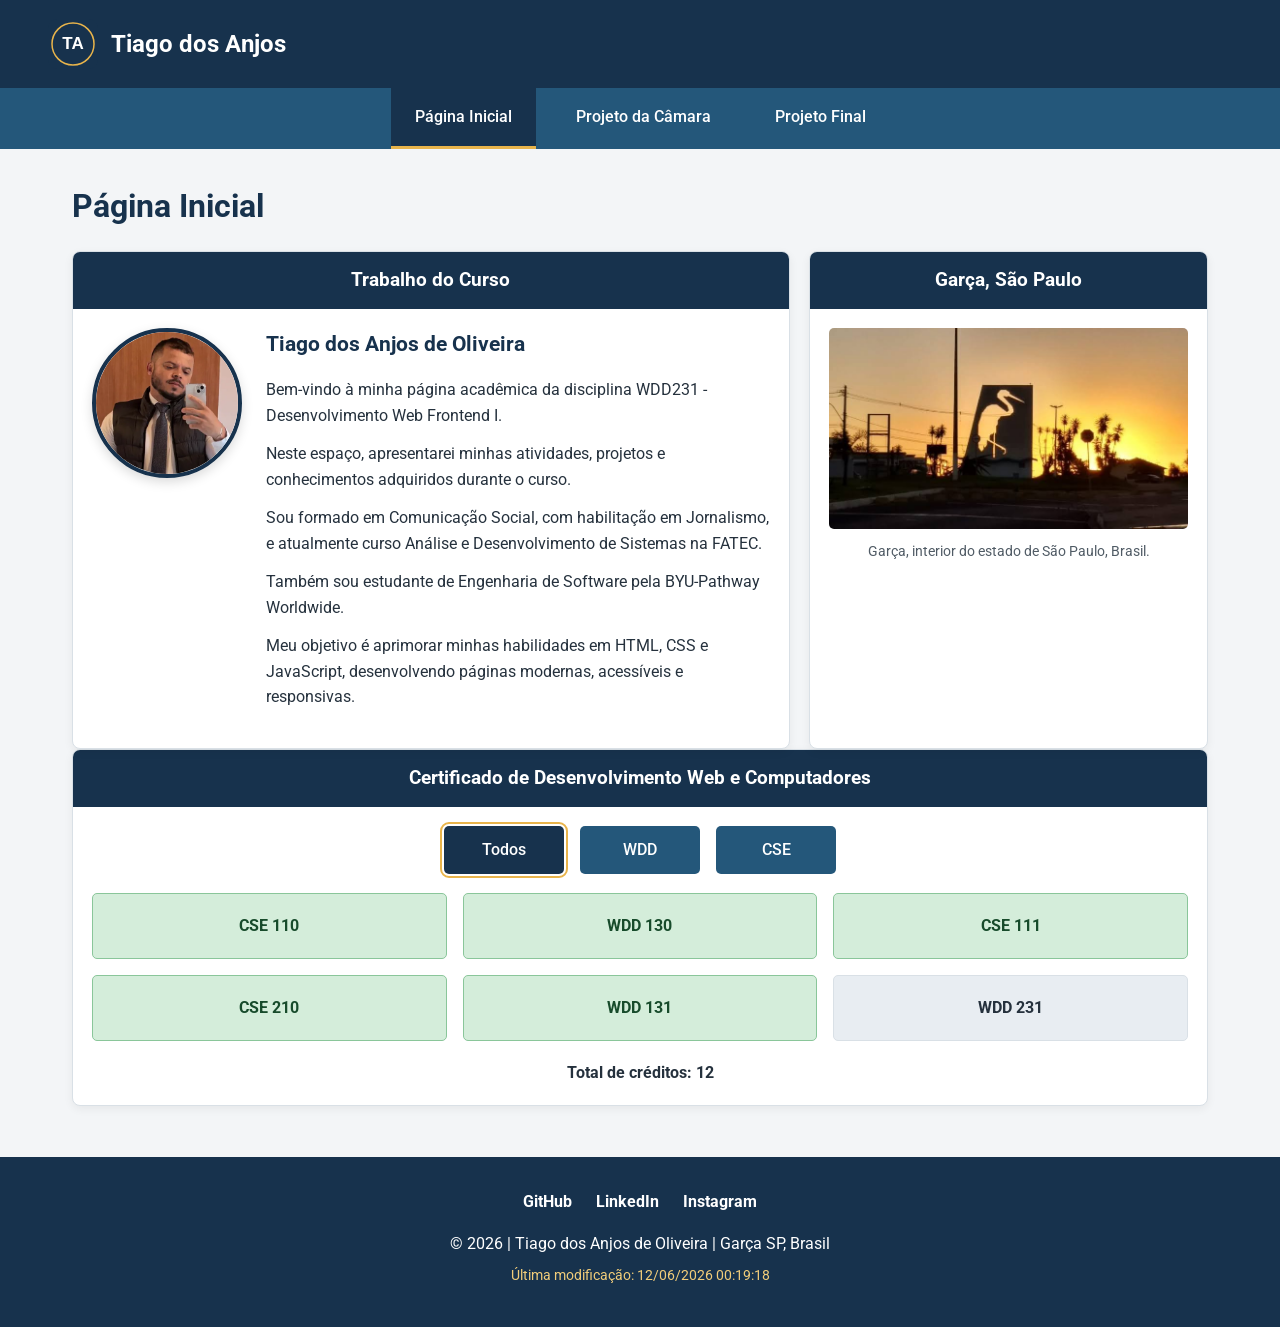
==== index.html @ 5138b035 "atualização" ====
<!DOCTYPE html>
<html lang="pt-BR">

<head>
    <meta charset="UTF-8">
    <meta name="viewport" content="width=device-width, initial-scale=1.0">
    <meta name="description" content="Página inicial de Tiago dos Anjos de Oliveira, estudante de Desenvolvimento de Software na BYU-Pathway Worldwide. Projetos e atividades da disciplina WDD231.">
    <meta name="author" content="Tiago dos Anjos de Oliveira">
    <title>Tiago dos Anjos | WDD231</title>

    <!-- Google Fonts -->
    <link rel="preconnect" href="https://fonts.googleapis.com">
    <link rel="preconnect" href="https://fonts.gstatic.com" crossorigin>
    <link href="https://fonts.googleapis.com/css2?family=Roboto:wght@400;500;700&display=swap" rel="stylesheet">

    <!-- CSS -->
    <link rel="stylesheet" href="estilos/telas_pequenas.css">
    <link rel="stylesheet" href="estilos/telas_grandes.css">

    <!-- JavaScript -->
    <script src="scripts/navegacao.js" defer></script>
    <script src="scripts/data.js" defer></script>
    <script src="scripts/curso.js" defer></script>
</head>

<body>

    <!-- CABEÇALHO -->
    <header class="cabecalho">

        <div class="identidade">

            <img
                src="imagens/logo.svg"
                alt="Logotipo pessoal de Tiago dos Anjos"
                width="50"
                height="50">

            <span>Tiago dos Anjos</span>

        </div>

        <button
            id="menu"
            class="menu-hamburguer"
            type="button"
            aria-label="Abrir menu de navegação"
            aria-expanded="false"
            aria-controls="navegacao">
            ☰
        </button>

    </header>

    <!-- NAVEGAÇÃO -->
    <nav
        id="navegacao"
        class="navegacao"
        aria-label="Navegação principal">

        <a
            href="index.html"
            class="ativo"
            aria-current="page">
            Página Inicial
        </a>

        <a href="chamber/index.html">
            Projeto da Câmara
        </a>

        <a href="projeto/index.html">
            Projeto Final
        </a>

    </nav>

    <!-- CONTEÚDO PRINCIPAL -->
    <main>

        <h1>Página Inicial</h1>

        <div class="conteudo-principal">

            <!-- SEÇÃO 1 -->
            <section class="cartao atividades">

                <h2>Trabalho do Curso</h2>

                <div class="conteudo-cartao">

                    <div class="apresentacao-pessoal">

                        <!-- FOTO PESSOAL -->
                        <img
                            src="imagens/foto_perfil.webp"
                            alt="Fotografia de Tiago dos Anjos de Oliveira"
                            class="foto-perfil"
                            width="180"
                            height="180">

                        <!-- APRESENTAÇÃO -->
                        <div class="texto-apresentacao">

                            <h3>Tiago dos Anjos de Oliveira</h3>

                            <p>
                                Bem-vindo à minha página acadêmica
                                da disciplina WDD231 - Desenvolvimento Web Frontend I.
                            </p>

                            <p>
                                Neste espaço, apresentarei minhas
                                atividades, projetos e conhecimentos
                                adquiridos durante o curso.
                            </p>

                            <p>
                                Sou formado em Comunicação Social,
                                com habilitação em Jornalismo, e
                                atualmente curso Análise e
                                Desenvolvimento de Sistemas na FATEC.
                            </p>

                            <p>
                                Também sou estudante de Engenharia
                                de Software pela BYU-Pathway Worldwide.
                            </p>

                            <p>
                                Meu objetivo é aprimorar minhas
                                habilidades em HTML, CSS e JavaScript,
                                desenvolvendo páginas modernas,
                                acessíveis e responsivas.
                            </p>

                        </div>

                    </div>

                </div>

            </section>

            <!-- SEÇÃO 2 -->
            <section class="cartao cidade">

                <h2>Garça, São Paulo</h2>

                <div class="conteudo-cartao">

                    <figure>

                        <img
                            src="imagens/garça-monumento.jpg"
                            alt="Vista da cidade de Garça, no interior de São Paulo"
                            width="400"
                            height="250"
                            loading="lazy">

                        <figcaption>
                            Garça, interior do estado de São Paulo, Brasil.
                        </figcaption>

                    </figure>

                </div>

            </section>

        </div>

        <!-- SEÇÃO 3 -->
        <section class="cartao certificado">

            <h2>
                Certificado de Desenvolvimento Web e Computadores
            </h2>

            <!-- FILTROS -->
            <div class="filtros">

                <button
                    type="button"
                    id="todos"
                    aria-pressed="true">
                    Todos
                </button>

                <button
                    type="button"
                    id="wdd"
                    aria-pressed="false">
                    WDD
                </button>

                <button
                    type="button"
                    id="cse"
                    aria-pressed="false">
                    CSE
                </button>

            </div>

            <!-- CURSOS GERADOS PELO JAVASCRIPT -->
            <div
                id="lista-cursos"
                class="lista-cursos">
            </div>

            <!-- TOTAL DE CRÉDITOS -->
            <p
                id="total-creditos"
                aria-live="polite">
            </p>

        </section>

    </main>

    <!-- RODAPÉ -->
    <footer>

        <div class="redes-sociais">

            <a
                href="https://github.com/anjostiago31"
                target="_blank"
                rel="noopener noreferrer"
                aria-label="GitHub de Tiago dos Anjos">
                GitHub
            </a>

            <a
                href="https://www.linkedin.com/"
                target="_blank"
                rel="noopener noreferrer"
                aria-label="LinkedIn">
                LinkedIn
            </a>

            <a
                href="https://www.instagram.com/anjostiago_five/"
                target="_blank"
                rel="noopener noreferrer"
                aria-label="Instagram">
                Instagram
            </a>

        </div>

        <p>
            &copy; <span id="anoAtual"></span>
            | Tiago dos Anjos de Oliveira | Garça SP, Brasil
        </p>

        <p id="ultimaModificacao"></p>

    </footer>

</body>
</html>
---- estilos/telas_pequenas.css ----
/* ==========================================
   WDD231 - PÁGINA INICIAL
   Autor: Tiago dos Anjos
   Estilos para dispositivos móveis
========================================== */

/* CORES E CONFIGURAÇÕES */

:root {
    --primaria: #17324d;
    --secundaria: #24577a;
    --destaque: #e8b44b;
    --fundo: #f3f5f7;
    --branco: #ffffff;
    --texto: #25313d;
    --borda: #d9e0e6;
}

* {
    box-sizing: border-box;
}

body {
    margin: 0;
    font-family: "Roboto", sans-serif;
    background: var(--fundo);
    color: var(--texto);
    line-height: 1.6;
}

img {
    max-width: 100%;
    height: auto;
}

/* CABEÇALHO */

.cabecalho {
    display: flex;
    align-items: center;
    justify-content: space-between;
    gap: 1rem;
    padding: 1rem;
    background: var(--primaria);
    color: var(--branco);
}

.identidade {
    display: flex;
    align-items: center;
    gap: 0.8rem;
}

.identidade img {
    width: 50px;
    height: 50px;
}

.identidade span {
    font-size: 1.2rem;
    font-weight: 700;
}

.menu-hamburguer {
    background: transparent;
    border: 1px solid var(--branco);
    border-radius: 5px;
    color: var(--branco);
    font-size: 1.6rem;
    padding: 0.2rem 0.7rem;
    cursor: pointer;
}

/* NAVEGAÇÃO */

.navegacao {
    display: none;
    background: var(--secundaria);
}

.navegacao.aberto {
    display: flex;
    flex-direction: column;
}

.navegacao a {
    display: block;
    padding: 0.9rem;
    color: var(--branco);
    text-align: center;
    text-decoration: none;
    font-weight: 500;
}

.navegacao a:hover,
.navegacao a:focus-visible {
    background: var(--primaria);
    color: var(--destaque);
}

.navegacao .ativo {
    background: var(--primaria);
    border-bottom: 3px solid var(--destaque);
}

/* CONTEÚDO PRINCIPAL */

main {
    width: 100%;
    max-width: 1200px;
    margin: 0 auto;
    padding: 1rem;
}

h1 {
    margin: 0 0 1.2rem;
    font-size: 1.8rem;
    color: var(--primaria);
}

.conteudo-principal {
    display: grid;
    grid-template-columns: 1fr;
    gap: 1.2rem;
}

/* CARTÕES */

.cartao {
    margin-bottom: 1.2rem;
    background: var(--branco);
    border: 1px solid var(--borda);
    border-radius: 8px;
    overflow: hidden;
    box-shadow: 0 3px 10px rgb(0 0 0 / 6%);
}

.cartao h2 {
    margin: 0;
    padding: 0.8rem 1rem;
    background: var(--primaria);
    color: var(--branco);
    font-size: 1.2rem;
    text-align: center;
}

.conteudo-cartao {
    padding: 1.2rem;
}

.conteudo-cartao p {
    margin: 0 0 1rem;
}

.conteudo-cartao p:last-child {
    margin-bottom: 0;
}

/* IMAGEM DA CIDADE */

.cidade figure {
    margin: 0;
    text-align: center;
}

.cidade img {
    display: block;
    width: 100%;
    height: auto;
    border-radius: 5px;
}

.cidade figcaption {
    margin-top: 0.7rem;
    font-size: 0.9rem;
    color: #505b65;
}

/* CERTIFICADO */

.certificado {
    padding-bottom: 1.2rem;
}

.filtros {
    display: flex;
    justify-content: center;
    flex-wrap: wrap;
    gap: 0.7rem;
    padding: 1.2rem;
}

.filtros button {
    min-width: 80px;
    padding: 0.7rem 1rem;
    border: 0;
    border-radius: 5px;
    background: var(--secundaria);
    color: var(--branco);
    font: inherit;
    font-weight: 500;
    cursor: pointer;
}

.filtros button:hover,
.filtros button:focus-visible {
    background: var(--primaria);
}

.filtros button.selecionado {
    background: var(--primaria);
    outline: 2px solid var(--destaque);
    outline-offset: 2px;
}

/* LISTA DE CURSOS */

.lista-cursos {
    display: grid;
    grid-template-columns: 1fr;
    gap: 0.8rem;
    padding: 0 1.2rem;
}

.curso {
    padding: 0.9rem;
    border: 1px solid var(--borda);
    border-radius: 5px;
    background: #e8edf2;
    text-align: center;
    font-weight: 700;
}

.curso.concluido {
    background: #d4edda;
    border-color: #8ac69a;
    color: #174b2b;
}

#total-creditos {
    margin: 1.2rem 1rem 0;
    text-align: center;
    font-weight: 700;
}

/* RODAPÉ */

footer {
    padding: 1.5rem 1rem;
    background: var(--primaria);
    color: var(--branco);
    text-align: center;
}

.redes-sociais {
    display: flex;
    justify-content: center;
    flex-wrap: wrap;
    gap: 1.5rem;
    margin-bottom: 1rem;
}

.redes-sociais a {
    color: var(--branco);
    font-weight: 700;
    text-decoration: none;
}

.redes-sociais a:hover,
.redes-sociais a:focus-visible {
    color: var(--destaque);
    text-decoration: underline;
}

footer p {
    margin: 0.5rem 0;
}

#ultimaModificacao {
    color: #f2cd7a;
    font-size: 0.9rem;
}

/* ACESSIBILIDADE */

button:focus-visible,
a:focus-visible {
    outline: 3px solid var(--destaque);
    outline-offset: 3px;
}

/* ==========================================
   APRESENTAÇÃO PESSOAL
========================================== */

.apresentacao-pessoal {
    display: flex;
    flex-direction: column;
    align-items: center;
    gap: 1.5rem;
}

.foto-perfil {
    display: block;
    width: 180px;
    height: 180px;
    object-fit: cover;
    border-radius: 50%;
    border: 4px solid var(--primaria);
    box-shadow: 0 4px 12px rgb(0 0 0 / 15%);
    flex-shrink: 0;
}

.texto-apresentacao {
    width: 100%;
    min-width: 0;
}

.texto-apresentacao h3 {
    margin: 0 0 1rem;
    color: var(--primaria);
    font-size: 1.3rem;
}

.texto-apresentacao p {
    margin: 0 0 0.8rem;
    line-height: 1.6;
    text-align: left;
}
---- estilos/telas_grandes.css ----
/* ==========================================
   WDD231 - PÁGINA INICIAL
   Autor: Tiago dos Anjos
   Estilos para telas maiores
========================================== */

@media screen and (min-width: 768px) {

    /* CABEÇALHO */

    .cabecalho {
        padding: 1.2rem 3rem;
    }

    .identidade span {
        font-size: 1.5rem;
    }

    .menu-hamburguer {
        display: none;
    }

    /* NAVEGAÇÃO */

    .navegacao,
    .navegacao.aberto {
        display: flex;
        flex-direction: row;
        justify-content: center;
        gap: 1rem;
    }

    .navegacao a {
        padding: 1rem 1.5rem;
    }

    /* CONTEÚDO */

    main {
        padding: 2rem;
    }

    h1 {
        font-size: 2rem;
    }

    .conteudo-principal {
        grid-template-columns: 2fr 1fr;
        align-items: stretch;
    }

    .conteudo-principal .cartao {
        height: 100%;
    }

    /* CERTIFICADO */

    .lista-cursos {
        grid-template-columns: repeat(3, 1fr);
    }

    .filtros {
        gap: 1rem;
    }

    .filtros button {
        min-width: 120px;
    }

    /* RODAPÉ */

    footer {
        padding: 2rem;
    }
}

@media screen and (min-width: 1100px) {

    .cabecalho {
        padding-left: max(3rem, calc((100% - 1200px) / 2));
        padding-right: max(3rem, calc((100% - 1200px) / 2));
    }

    .conteudo-principal {
        grid-template-columns: 1.8fr 1fr;
    }

    .lista-cursos {
        gap: 1rem;
    }

    .curso {
        padding: 1.2rem;
    }
}

/* ==========================================
   APRESENTAÇÃO PESSOAL - TELAS GRANDES
========================================== */

@media screen and (min-width: 768px) {

    .apresentacao-pessoal {
        flex-direction: row;
        align-items: flex-start;
        gap: 1.5rem;
    }

    .foto-perfil {
        width: 150px;
        height: 150px;
    }

    .texto-apresentacao {
        flex: 1;
        min-width: 0;
    }

}
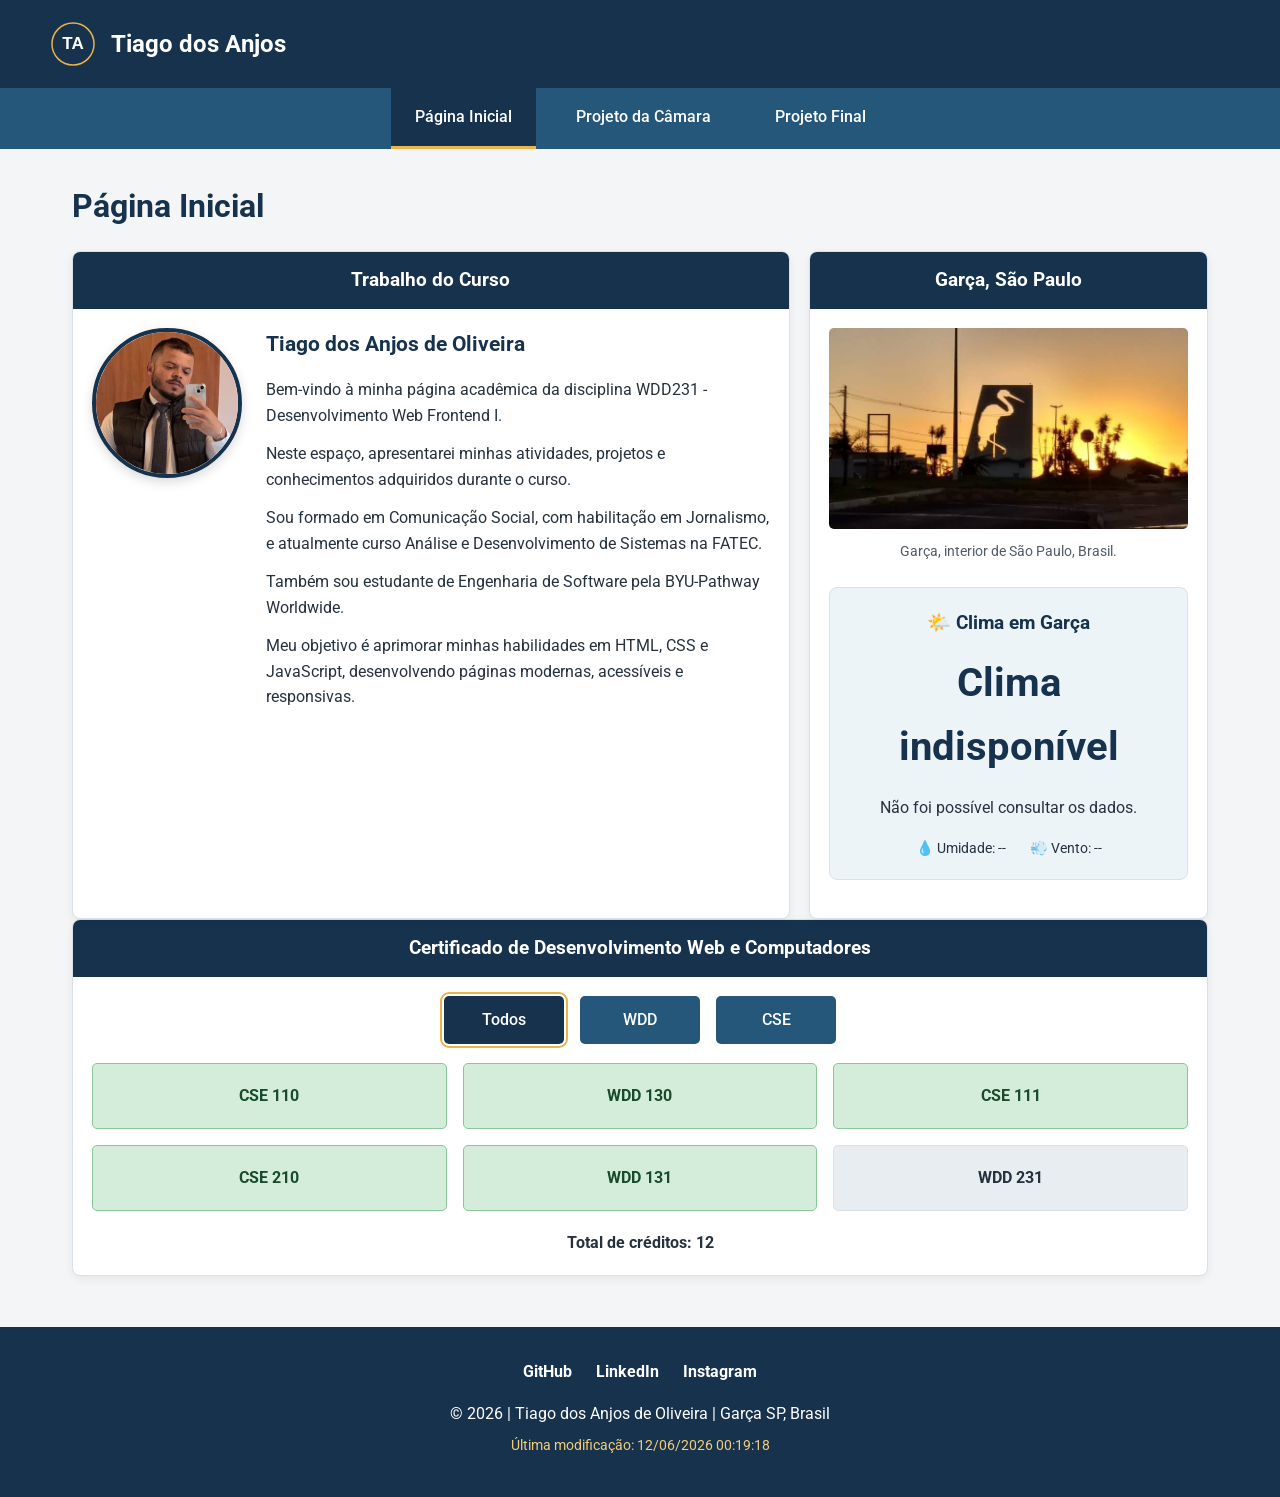
==== commit c96df730: "melhorias" ====
--- a/index.html
+++ b/index.html
@@ -21,6 +21,7 @@
     <script src="scripts/navegacao.js" defer></script>
     <script src="scripts/data.js" defer></script>
     <script src="scripts/curso.js" defer></script>
+    <script src="scripts/clima.js" defer></script>
 </head>
 
 <body>
@@ -93,7 +94,7 @@
 
                         <!-- FOTO PESSOAL -->
                         <img
-                            src="imagens/foto_perfil.webp"
+                            src="imagens/foto-perfil.webp"
                             alt="Fotografia de Tiago dos Anjos de Oliveira"
                             class="foto-perfil"
                             width="180"
@@ -143,30 +144,48 @@
             </section>
 
             <!-- SEÇÃO 2 -->
-            <section class="cartao cidade">
-
-                <h2>Garça, São Paulo</h2>
-
-                <div class="conteudo-cartao">
-
-                    <figure>
-
-                        <img
-                            src="imagens/garça-monumento.jpg"
-                            alt="Vista da cidade de Garça, no interior de São Paulo"
-                            width="400"
-                            height="250"
-                            loading="lazy">
-
-                        <figcaption>
-                            Garça, interior do estado de São Paulo, Brasil.
-                        </figcaption>
-
-                    </figure>
-
-                </div>
-
-            </section>
+<section class="cartao cidade">
+
+    <h2>Garça, São Paulo</h2>
+
+    <div class="conteudo-cartao">
+
+        <figure>
+            <img
+                src="imagens/garça-monumento.jpg"
+                alt="Vista da cidade de Garça, São Paulo"
+                width="400"
+                height="250"
+                loading="lazy">
+
+            <figcaption>
+                Garça, interior de São Paulo, Brasil.
+            </figcaption>
+        </figure>
+
+        <!-- CLIMA ATUAL -->
+        <div class="clima">
+
+            <h3>🌤️ Clima em Garça</h3>
+
+            <p class="temperatura" id="temperatura">
+                Carregando...
+            </p>
+
+            <p id="condicao"></p>
+
+            <div class="detalhes-clima">
+                <p>💧 Umidade: <span id="umidade">--</span></p>
+                <p>💨 Vento: <span id="vento">--</span></p>
+            </div>
+
+            <p class="atualizacao" id="atualizacao"></p>
+
+        </div>
+
+    </div>
+
+</section>
 
         </div>
 
--- a/estilos/telas_pequenas.css
+++ b/estilos/telas_pequenas.css
@@ -326,4 +326,49 @@
     margin: 0 0 0.8rem;
     line-height: 1.6;
     text-align: left;
+}
+
+/* ==========================================
+   CLIMA EM GARÇA
+========================================== */
+
+.clima {
+    margin-top: 1.5rem;
+    padding: 1.2rem;
+    background: #edf4f8;
+    border: 1px solid var(--borda);
+    border-radius: 8px;
+    text-align: center;
+}
+
+.clima h3 {
+    margin: 0 0 0.8rem;
+    color: var(--primaria);
+    font-size: 1.2rem;
+}
+
+.temperatura {
+    margin: 0.5rem 0;
+    color: var(--primaria);
+    font-size: 2.5rem;
+    font-weight: 700;
+}
+
+.detalhes-clima {
+    display: flex;
+    flex-wrap: wrap;
+    justify-content: center;
+    gap: 0.5rem 1.5rem;
+    margin-top: 1rem;
+}
+
+.detalhes-clima p {
+    margin: 0;
+    font-size: 0.9rem;
+}
+
+.atualizacao {
+    margin: 1rem 0 0;
+    color: #505b65;
+    font-size: 0.8rem;
 }
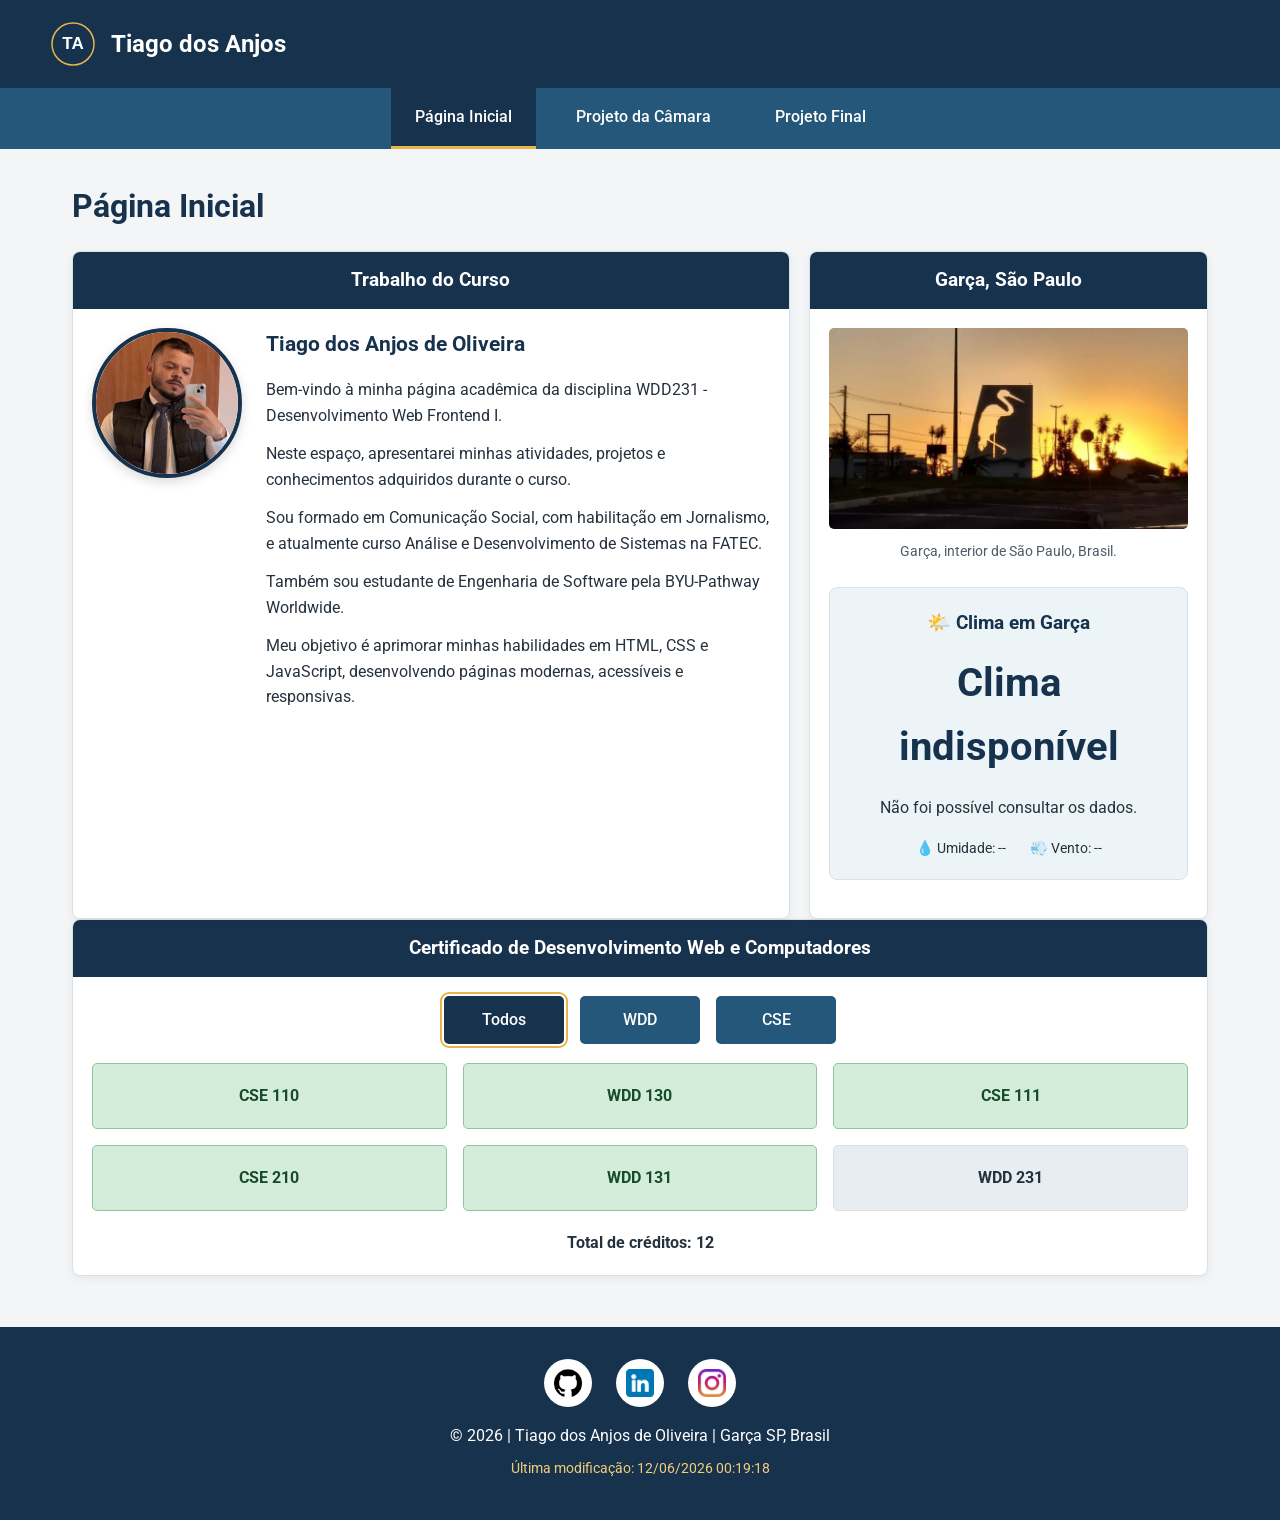
==== commit 0c9d16f8: "melhoria" ====
--- a/index.html
+++ b/index.html
@@ -152,7 +152,7 @@
 
         <figure>
             <img
-                src="imagens/garça-monumento.jpg"
+                src="imagens/garca-monumento.jpg"
                 alt="Vista da cidade de Garça, São Paulo"
                 width="400"
                 height="250"
@@ -241,31 +241,55 @@
     <!-- RODAPÉ -->
     <footer>
 
-        <div class="redes-sociais">
-
-            <a
-                href="https://github.com/anjostiago31"
-                target="_blank"
-                rel="noopener noreferrer"
-                aria-label="GitHub de Tiago dos Anjos">
-                GitHub
-            </a>
-
-            <a
-                href="https://www.linkedin.com/"
-                target="_blank"
-                rel="noopener noreferrer"
-                aria-label="LinkedIn">
-                LinkedIn
-            </a>
-
-            <a
-                href="https://www.instagram.com/anjostiago_five/"
-                target="_blank"
-                rel="noopener noreferrer"
-                aria-label="Instagram">
-                Instagram
-            </a>
+        <!-- REDES SOCIAIS -->
+<div class="redes-sociais">
+
+    <!-- GITHUB -->
+    <a
+        href="https://github.com/anjostiago31"
+        target="_blank"
+        rel="noopener noreferrer"
+        aria-label="GitHub de Tiago dos Anjos">
+
+        <img
+            src="imagens/git.png"
+            alt=""
+            width="32"
+            height="32">
+
+    </a>
+
+    <!-- LINKEDIN -->
+    <a
+        href="https://www.linkedin.com/"
+        target="_blank"
+        rel="noopener noreferrer"
+        aria-label="LinkedIn de Tiago dos Anjos">
+
+        <img
+            src="imagens/linkedin.png"
+            alt=""
+            width="32"
+            height="32">
+
+    </a>
+
+    <!-- INSTAGRAM -->
+    <a
+        href="https://www.instagram.com/anjostiago_five/"
+        target="_blank"
+        rel="noopener noreferrer"
+        aria-label="Instagram de Tiago dos Anjos">
+
+        <img
+            src="imagens/instagram.png"
+            alt=""
+            width="32"
+            height="32">
+
+    </a>
+
+</div>
 
         </div>
 
--- a/estilos/telas_pequenas.css
+++ b/estilos/telas_pequenas.css
@@ -76,6 +76,7 @@
 .navegacao {
     display: none;
     background: var(--secundaria);
+    color: var(--branco);
 }
 
 .navegacao.aberto {
@@ -243,7 +244,9 @@
     font-weight: 700;
 }
 
-/* RODAPÉ */
+/* ==========================================
+   RODAPÉ
+========================================== */
 
 footer {
     padding: 1.5rem 1rem;
@@ -252,24 +255,45 @@
     text-align: center;
 }
 
+/* ÍCONES DAS REDES SOCIAIS */
+
 .redes-sociais {
     display: flex;
     justify-content: center;
+    align-items: center;
     flex-wrap: wrap;
     gap: 1.5rem;
     margin-bottom: 1rem;
 }
 
 .redes-sociais a {
-    color: var(--branco);
-    font-weight: 700;
+    display: inline-flex;
+    justify-content: center;
+    align-items: center;
+    width: 48px;
+    height: 48px;
+    border-radius: 50%;
+    background: var(--branco);
+    color: var(--primaria);
     text-decoration: none;
-}
-
-.redes-sociais a:hover,
+    transition: transform 0.2s ease, background 0.2s ease;
+}
+
+.redes-sociais img {
+    display: block;
+    width: 28px;
+    height: 28px;
+    object-fit: contain;
+}
+
+.redes-sociais a:hover {
+    transform: translateY(-3px);
+    background: var(--destaque);
+}
+
 .redes-sociais a:focus-visible {
-    color: var(--destaque);
-    text-decoration: underline;
+    outline: 3px solid var(--destaque);
+    outline-offset: 3px;
 }
 
 footer p {
@@ -287,6 +311,16 @@
 a:focus-visible {
     outline: 3px solid var(--destaque);
     outline-offset: 3px;
+}
+
+@media (prefers-reduced-motion: reduce) {
+    .redes-sociais a {
+        transition: none;
+    }
+
+    .redes-sociais a:hover {
+        transform: none;
+    }
 }
 
 /* ==========================================
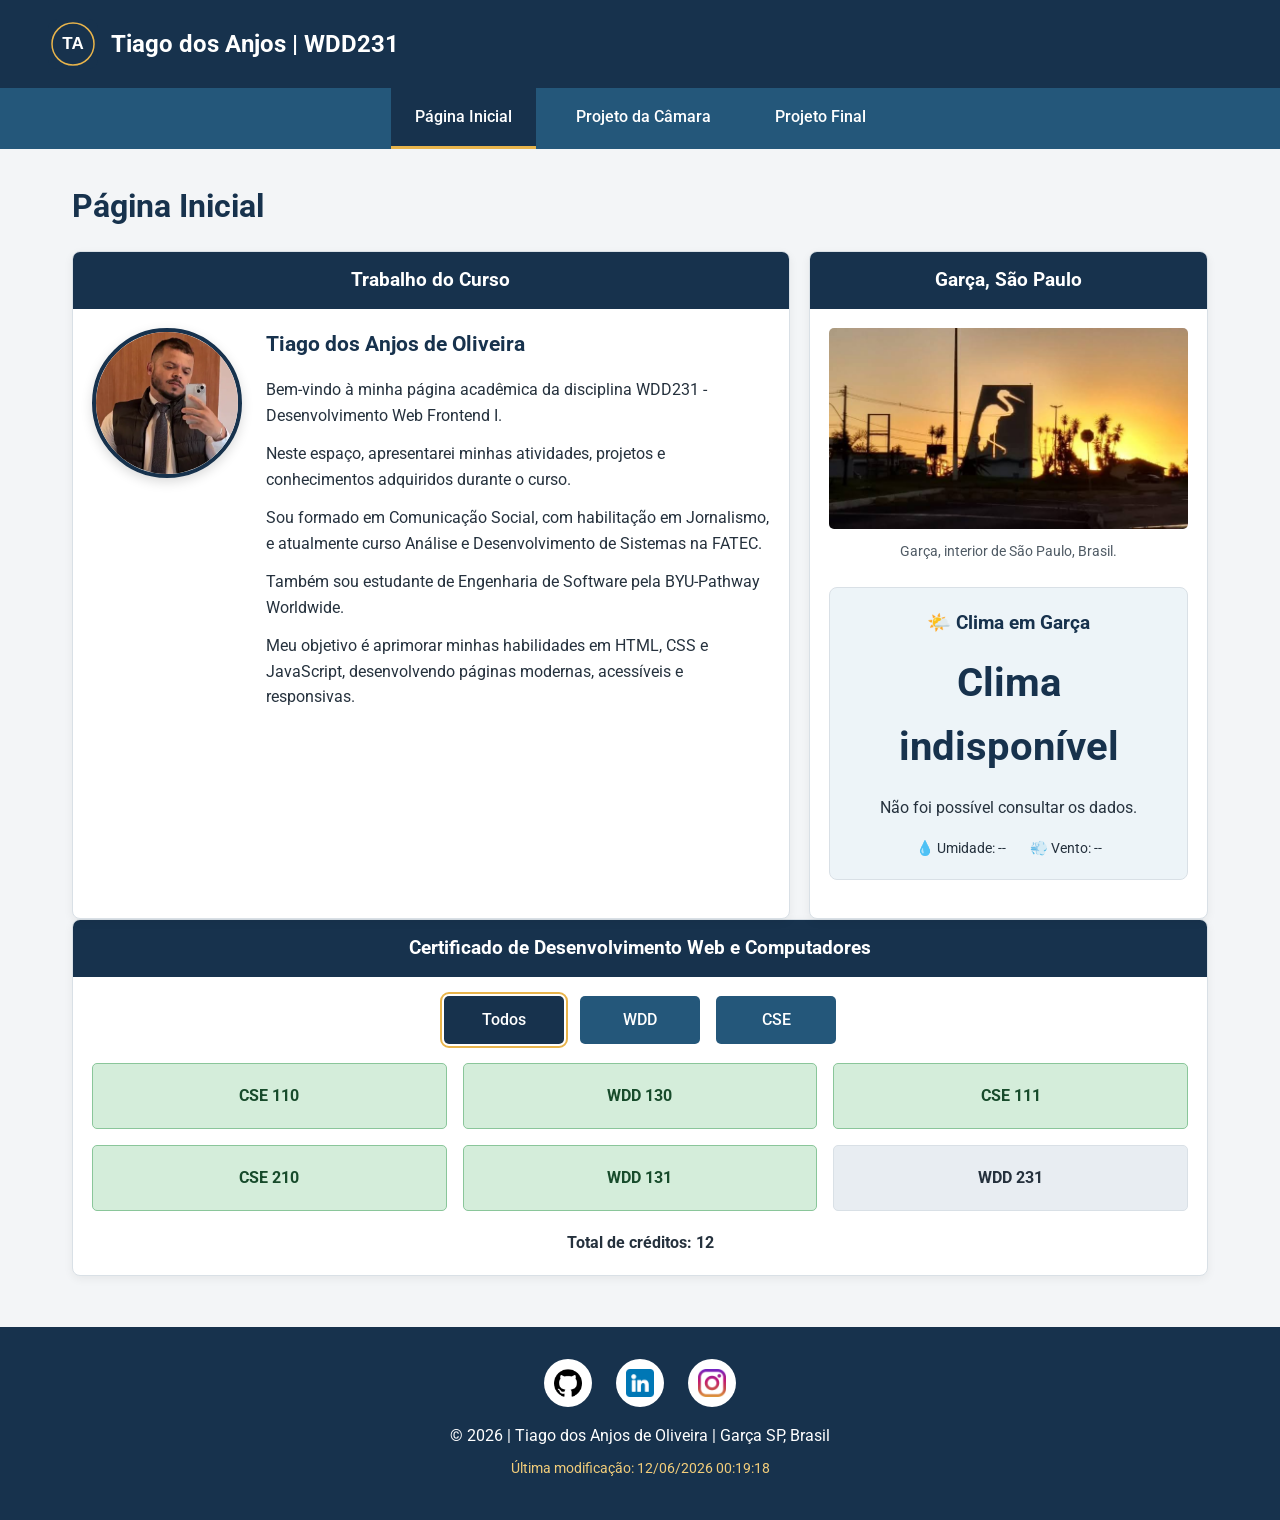
==== commit 237a5496: "MELHORIA" ====
--- a/index.html
+++ b/index.html
@@ -37,7 +37,7 @@
                 width="50"
                 height="50">
 
-            <span>Tiago dos Anjos</span>
+            <span>Tiago dos Anjos | WDD231 </span>
 
         </div>
 
@@ -261,7 +261,7 @@
 
     <!-- LINKEDIN -->
     <a
-        href="https://www.linkedin.com/"
+        href="https://www.linkedin.com/in/tiago-dos-anjos-de-oliveira-bb4b01b5/"
         target="_blank"
         rel="noopener noreferrer"
         aria-label="LinkedIn de Tiago dos Anjos">
@@ -291,8 +291,6 @@
 
 </div>
 
-        </div>
-
         <p>
             &copy; <span id="anoAtual"></span>
             | Tiago dos Anjos de Oliveira | Garça SP, Brasil
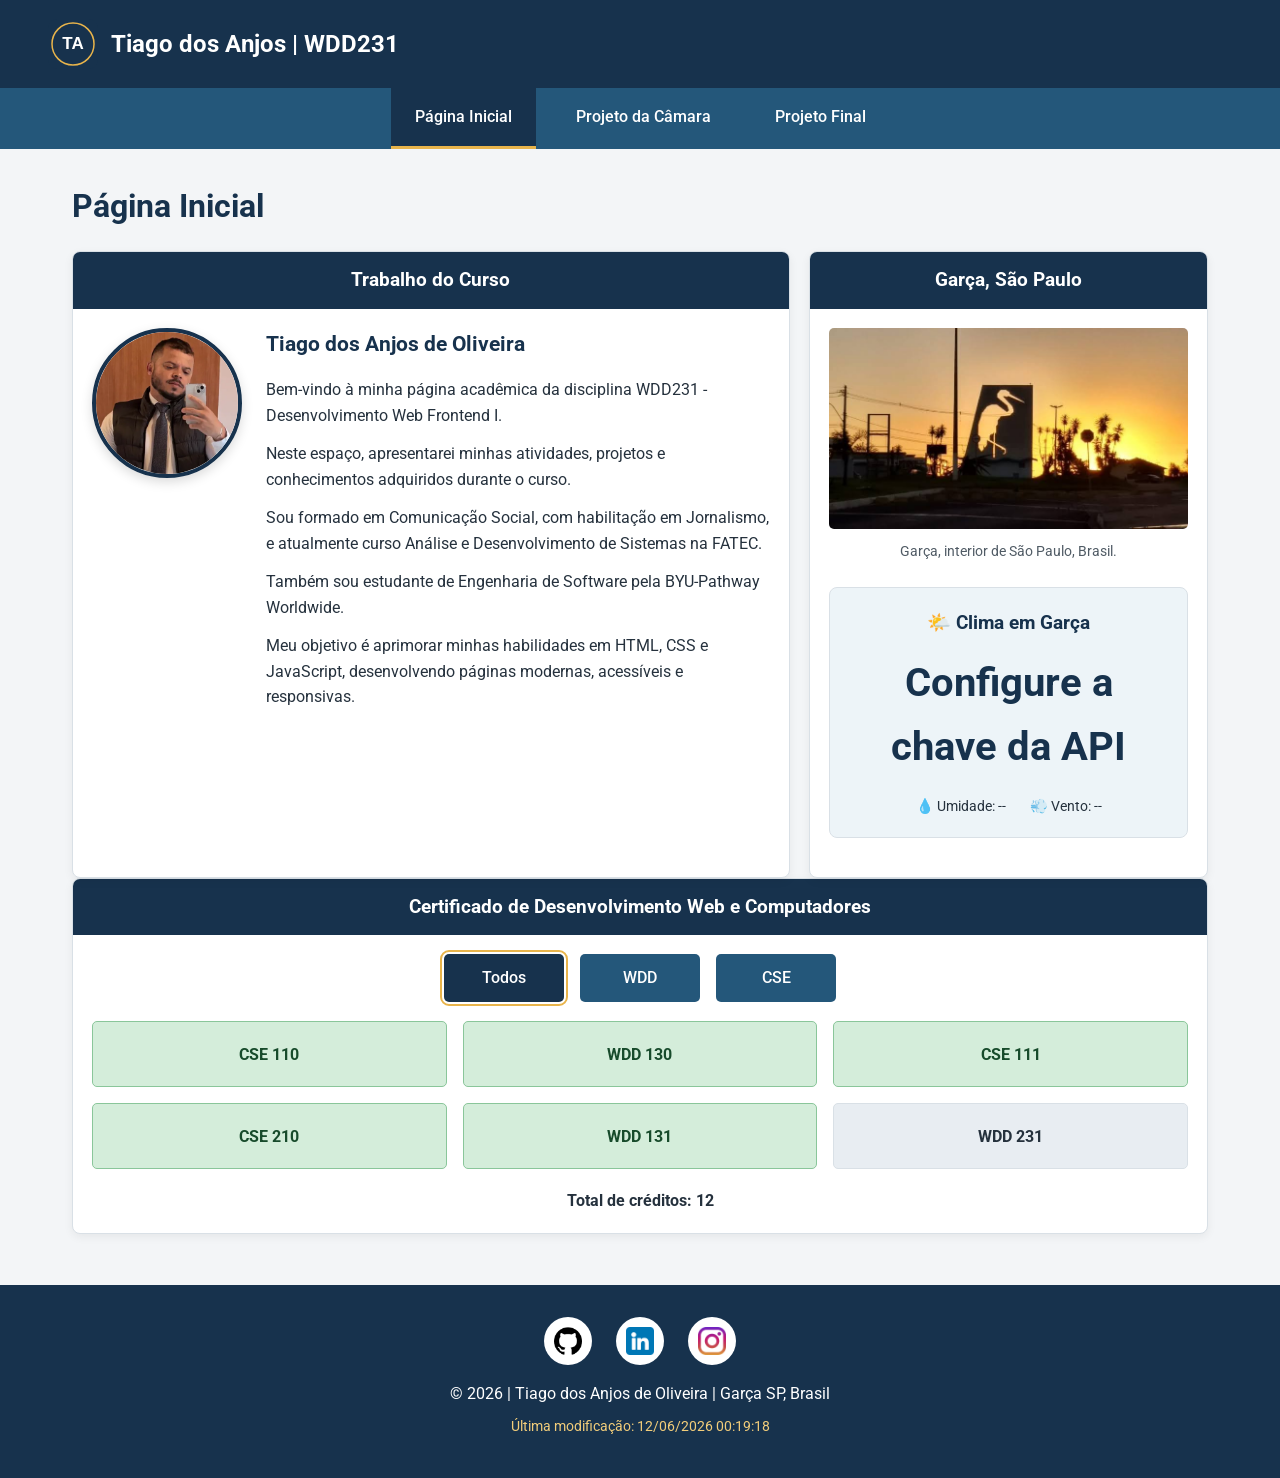
==== commit 1c41bffb: "atualização" ====
--- a/index.html
+++ b/index.html
@@ -22,6 +22,7 @@
     <script src="scripts/data.js" defer></script>
     <script src="scripts/curso.js" defer></script>
     <script src="scripts/clima.js" defer></script>
+    
 </head>
 
 <body>
--- a/estilos/telas_pequenas.css
+++ b/estilos/telas_pequenas.css
@@ -1,11 +1,4 @@
-/* ==========================================
-   WDD231 - PÁGINA INICIAL
-   Autor: Tiago dos Anjos
-   Estilos para dispositivos móveis
-========================================== */
-
 /* CORES E CONFIGURAÇÕES */
-
 :root {
     --primaria: #17324d;
     --secundaria: #24577a;
@@ -244,9 +237,7 @@
     font-weight: 700;
 }
 
-/* ==========================================
-   RODAPÉ
-========================================== */
+/* RODAPÉ*/
 
 footer {
     padding: 1.5rem 1rem;
@@ -323,9 +314,7 @@
     }
 }
 
-/* ==========================================
-   APRESENTAÇÃO PESSOAL
-========================================== */
+/*APRESENTAÇÃO PESSOAL*/
 
 .apresentacao-pessoal {
     display: flex;
@@ -362,9 +351,7 @@
     text-align: left;
 }
 
-/* ==========================================
-   CLIMA EM GARÇA
-========================================== */
+/*CLIMA EM GARÇA*/
 
 .clima {
     margin-top: 1.5rem;
--- a/estilos/telas_grandes.css
+++ b/estilos/telas_grandes.css
@@ -1,9 +1,3 @@
-/* ==========================================
-   WDD231 - PÁGINA INICIAL
-   Autor: Tiago dos Anjos
-   Estilos para telas maiores
-========================================== */
-
 @media screen and (min-width: 768px) {
 
     /* CABEÇALHO */
@@ -94,9 +88,7 @@
     }
 }
 
-/* ==========================================
-   APRESENTAÇÃO PESSOAL - TELAS GRANDES
-========================================== */
+/* APRESENTAÇÃO PESSOAL - TELAS GRANDES*/
 
 @media screen and (min-width: 768px) {
 
